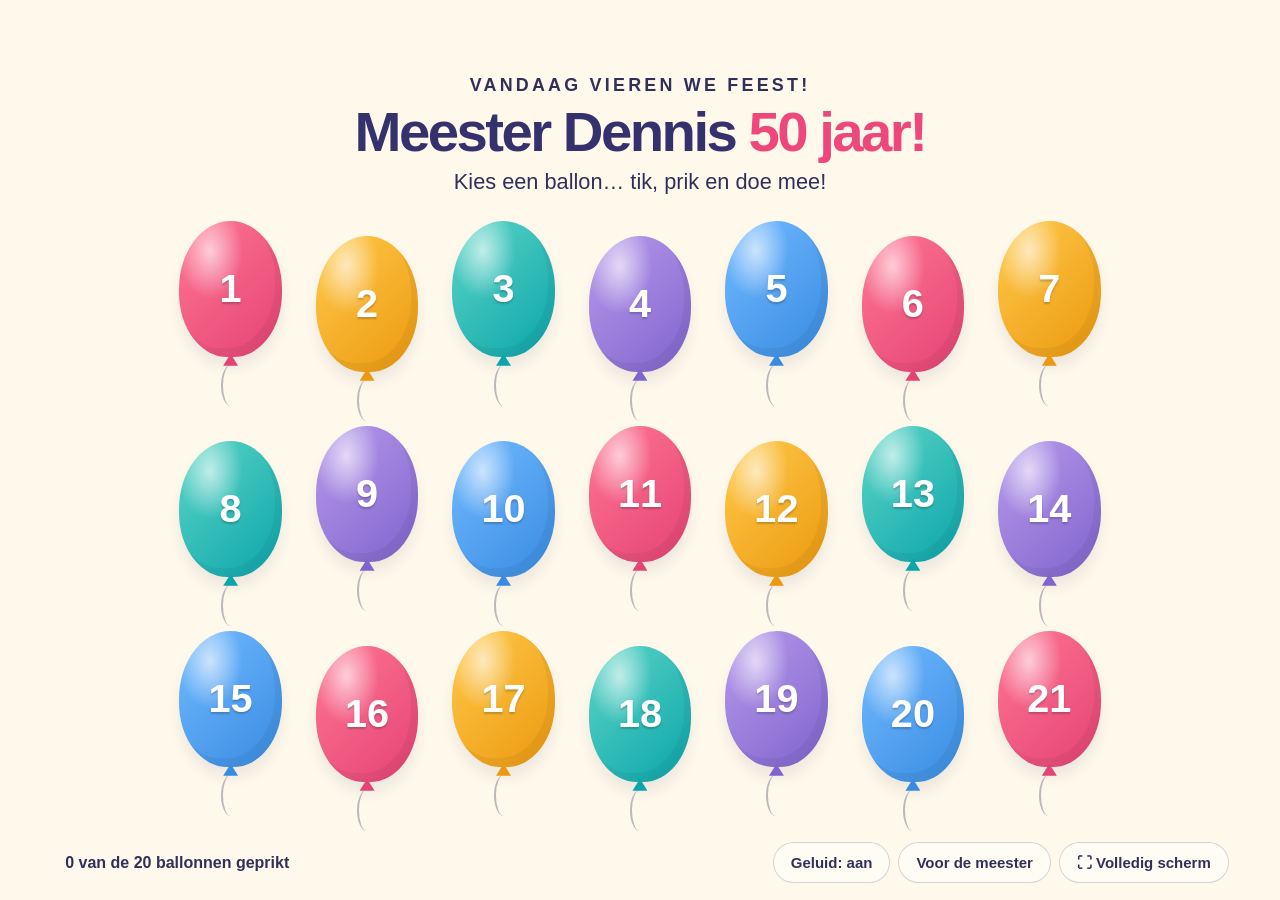
==== index.html @ aeee8849 "Add files via upload" ====
<!doctype html>
<html lang="nl"><head><meta charset="utf-8"><meta name="viewport" content="width=device-width,initial-scale=1"><title>Hoera! Meester Dennis 50</title>
<style>
:root{--ink:#31305b;--pink:#ee477c;--cream:#fff9ec}*{box-sizing:border-box}body{margin:0;color:var(--ink);font-family:'Trebuchet MS','Segoe UI',sans-serif;background:var(--cream)}button,a{touch-action:manipulation}button{font:inherit;cursor:pointer}button:focus-visible,a:focus-visible{outline:5px solid #153bd1;outline-offset:5px}button:disabled{cursor:default}#home{min-height:100svh;background:var(--cream) url('feestachtergrond.png') center/cover;display:flex;flex-direction:column;padding:2vh 4vw 1vh}header{text-align:center}header .eyebrow{font-size:clamp(15px,1.4vw,23px);font-weight:900;letter-spacing:.18em;margin-top:12px}h1{font-size:clamp(34px,4.4vw,72px);line-height:1.05;margin:6px 0;color:#35316c;letter-spacing:-.045em}h1 em{color:var(--pink);font-style:normal}header p{margin:8px 0;font-size:clamp(18px,1.7vw,28px)}#balloons{width:min(1220px,88vw);flex:1;margin:8px auto;display:grid;grid-template-columns:repeat(10,1fr);grid-template-rows:repeat(2,1fr);gap:0 8px;align-items:center}.balloon{position:relative;background:none;border:0;padding:0;height:clamp(160px,29vh,310px);min-width:0;animation:float 3.8s ease-in-out infinite;animation-delay:var(--delay)}.balloon:nth-child(even){transform:translateY(15px);animation-name:float2}.balloon .body{display:flex;align-items:center;justify-content:center;width:100%;height:70%;border-radius:50% 50% 47% 47%;background:radial-gradient(ellipse at 30% 22%,#ffffffaa,transparent 32%),linear-gradient(135deg,var(--color),var(--dark));box-shadow:inset -7px -9px 0 #0000000d,0 10px 13px #36305316;color:white;font-size:clamp(26px,3.1vw,49px);font-weight:900;text-shadow:0 2px 2px #0003;position:relative;transition:scale .2s}.balloon .body:after{content:'';position:absolute;bottom:-9px;width:15px;height:12px;background:var(--dark);clip-path:polygon(50% 0,100% 100%,0 100%)}.balloon .string{display:block;height:28%;width:20px;border-left:2px solid #6f658574;border-radius:50%;margin:8px auto 0}.balloon:hover .body{scale:1.08}.balloon.used{animation:none;visibility:hidden}.balloon.popping .body{animation:pop .3s ease-out forwards}.footer{display:flex;justify-content:space-between;align-items:center;gap:10px;padding:8px 0;font-size:16px}.tools{display:flex;gap:8px}.small{border:1px solid #37326935;background:#fffdf4df;color:var(--ink);border-radius:100px;padding:11px 17px;font-size:15px;font-weight:700}.primary{border:0;border-radius:100px;padding:17px 27px;background:var(--pink);color:white;font-size:22px;font-weight:900;box-shadow:0 5px 0 #bf2b5a}.secondary{background:#e9e5fb;color:var(--ink);box-shadow:0 5px 0 #d4cee9}dialog{border:0;color:var(--ink);padding:0;border-radius:30px;width:min(1100px,94vw);max-height:94svh;background:#fffaf0;box-shadow:0 30px 100px #23213f55}dialog::backdrop{background:#25203c99;backdrop-filter:blur(8px)}.slide{padding:35px 50px;text-align:center}.slide .kicker{font-size:17px;font-weight:900;letter-spacing:.14em;color:#a53565}.slide h2{font-size:clamp(32px,4.1vw,62px);line-height:1.06;margin:12px 0 20px;letter-spacing:-.035em}.slide .icon{font-size:70px;margin:0}.slide .instruction{font-size:clamp(23px,2.55vw,37px);line-height:1.4;max-width:920px;margin:0 auto 20px}.slide .hint{font-size:21px;line-height:1.45;max-width:850px;margin:14px auto 22px;color:#65617b}.actions{display:flex;flex-wrap:wrap;gap:15px;justify-content:center;margin:22px 0 6px}.actions a{text-decoration:none;display:inline-block}.close-row{display:flex;justify-content:space-between;align-items:center;padding:18px 24px 0}.close-row button{font-size:16px}#special{font-size:28px;font-weight:800;margin:20px 0}#special:empty{display:none}#celebration{position:fixed;inset:0;pointer-events:none;z-index:10;overflow:hidden}.confetti{position:absolute;top:-30px;width:12px;height:22px;animation:fall 2.5s linear forwards}#disco{position:fixed;inset:0;background:#1b104c;color:white;z-index:5;text-align:center;display:none;overflow:hidden}#disco.active{display:flex;align-items:center;justify-content:center;flex-direction:column}#disco:before{content:'';position:absolute;inset:-50%;background:conic-gradient(from 0deg,#8c31c944,transparent,#22c7d455,transparent,#f4569555,transparent);animation:spin 22s linear infinite}#disco>*{z-index:1}#disco h2{font-size:clamp(50px,8vw,110px);margin:15px;line-height:1}#disco .disco-icon{font-size:100px;animation:float 2s infinite}#timer{font-size:50px;margin:15px}#overview{padding:30px}#overview h2{margin-top:0;font-size:32px}#activityList{display:grid;grid-template-columns:1fr 1fr;gap:8px;margin:20px 0}#activityList button{text-align:left;padding:12px;background:white;border:1px solid #d8d1e7;border-radius:12px;font-size:17px}details{text-align:left;font-size:18px;line-height:1.5}summary{cursor:pointer;font-weight:bold}#finish{display:none;text-align:center;padding:8vh 0}#finish h2{font-size:54px}#resetConfirm{padding:35px;text-align:center}#resetConfirm p{font-size:23px}#status{background:#fff9ece0;padding:9px 14px;border-radius:30px;font-weight:700}@keyframes float{50%{transform:translateY(-9px) rotate(2deg)}}@keyframes float2{50%{transform:translateY(5px) rotate(-2deg)}}@keyframes pop{to{transform:scale(1.35);opacity:0}}@keyframes fall{to{transform:translate(var(--dx),110vh) rotate(650deg)}}@keyframes spin{to{transform:rotate(360deg)}}@media(max-width:850px){#balloons{grid-template-columns:repeat(5,1fr);grid-template-rows:repeat(4,1fr);width:92vw}.balloon{height:160px}.slide{padding:25px}.footer{flex-wrap:wrap}#activityList{grid-template-columns:1fr}#home{padding:15px 3vw}}@media(prefers-reduced-motion:reduce){*,*:before{animation:none!important;scroll-behavior:auto!important}.confetti{display:none}}
header{padding-top:5vh}#balloons{grid-template-columns:repeat(7,1fr);grid-template-rows:repeat(3,1fr);width:min(1000px,74vw);max-height:72vh}.balloon{height:clamp(130px,21vh,215px);width:80%;justify-self:center}.balloon .body{height:72%}.balloon .string{height:22%}@media(max-width:850px){#balloons{width:90vw;max-height:none;grid-template-columns:repeat(5,1fr);grid-template-rows:auto}.balloon{height:150px}header{padding-top:45px}}
</style></head><body>
<main id="home"><header><div class="eyebrow">VANDAAG VIEREN WE FEEST!</div><h1>Meester Dennis <em>50 jaar!</em></h1><p>Kies een ballon… tik, prik en doe mee!</p></header><div id="balloons" aria-label="Twintig verrassingsballonnen"></div><section id="finish"><h2>Wat een knalfeest! 🥳</h2><p>Alle 20 ballonnen zijn geprikt. Hoera voor meester Dennis!</p><button class="primary" onclick="confetti()">Nog één keer confetti!</button></section><footer class="footer"><span id="status" aria-live="polite"></span><div class="tools"><button class="small" id="sound">Geluid: aan</button><button class="small" id="overviewButton">Voor de meester</button><button class="small" id="fullscreen">⛶ Volledig scherm</button></div></footer></main>
<dialog id="activity"><div class="close-row"><span id="number"></span><button class="small" id="back">Terug naar de ballonnen ↗</button></div><article class="slide"><div class="icon" id="icon"></div><div class="kicker">VERRASSING!</div><h2 id="title"></h2><p class="instruction" id="instruction"></p><p class="hint" id="hint"></p><div id="special" aria-live="polite"></div><div class="actions" id="actions"></div><div class="actions"><button class="primary" id="done">Gedaan! Volgende ballon →</button></div></article></dialog>
<dialog id="overview"><h2>De feestkist van meester Dennis</h2><p>Open een opdracht opnieuw, bekijk je voorbereiding of begin een nieuw feest.</p><details><summary>Dit leg je klaar</summary><p>Snipperpapier en een grote bak, muziek, een doos met meerdere lagen cadeaupapier en opdrachten, een kroon, hoepels, 6–8 feestspullen, een klein ingepakt doosje, drie bekers en een klein voorwerp, ballonnen en bellenblaas. Eventueel een toverstaf en discolamp.</p><p>Spreek vooraf de route voor de polonaise en de grenzen voor verstoppertje af. De filmpjes hebben internet nodig. De disco heeft een eigen eenvoudig feestdeuntje, maar je kunt ook je eigen muziek gebruiken.</p><p>De ballonnummers volgen jouw lijst. Geprikte ballonnen worden op dit apparaat onthouden. Via dit overzicht kun je een opdracht altijd opnieuw openen.</p></details><div id="activityList"></div><div class="actions"><button class="small" id="reset">Opnieuw beginnen</button><button class="primary" onclick="document.getElementById('overview').close()">Terug naar het feest</button></div></dialog>
<dialog id="resetConfirm"><h2>Een nieuw ballonnenfeest?</h2><p>Alle twintig ballonnen komen terug.</p><div class="actions"><button class="primary" id="confirmReset">Ja, opnieuw!</button><button class="small" onclick="document.getElementById('resetConfirm').close()">Bewaar dit feest</button></div></dialog>
<section id="disco"><div class="disco-icon">🪩</div><h2>DE VERJAARDAGS<br>DISCO!</h2><p style="font-size:30px">Meester Dennis 50 jaar</p><div id="timer">10:00</div><div class="actions"><button class="primary" id="musicToggle">♫ Start feestmuziek</button><button class="primary secondary" id="addTime">+ 5 minuten</button><button class="primary secondary" id="endDisco">Terug naar de opdracht</button></div></section><div id="celebration"></div>
<script>
const activities=[
['🕺','Stopdans','Dans zolang de muziek speelt. Stopt de muziek? Bevries als een standbeeld!','Meester zet de muziek steeds even stil. Iedereen blijft meedoen.','video',[['Start de stopdans','https://www.yout-ube.com/watch?v=UZdUMAzHVZE']]],
['🎊','Een regen van confetti','Scheur kleine papiertjes en verzamel ze in de grote bak. Meester gaat in het midden zitten…','Roep samen “50!” en gooi de papiertjes omhoog. Daarna verzamelen we alles weer.','confetti'],
['🪩','De verjaardagsdisco','De gordijnen gaan een beetje dicht. De dansvloer is van ons!','We dansen 10–15 minuten. Zet eventueel de discolamp aan.','disco'],
['🥳','Polonaise!','Handen op de schouders en daar gaan we! De voorste kiest hoe we lopen.','Sluipen, op je tenen of met reuzenstappen. Volg de afgesproken route door de school.','moves'],
['🪄','Meester kan toveren','Simsalabim, simsalabam… waarin tovert meester jullie om?','Beweeg en maak geluid als het dier of ding. Bij “stop!” staan jullie weer stil.','magic'],
['🎁','Cadeautje doorgeven','Muziek aan? Geef het cadeau door. Muziek uit? Haal één laag papier eraf!','Doe samen de opdracht uit het papier. Iedereen blijft meedoen.','gift'],
['👑','Wie heeft de kroon?','De jarige sluit de ogen. Geef de kroon achter jullie rug door. Iedereen houdt de handen achter de rug.','De jarige mag drie kinderen vragen: “Heb jij mijn kroon?” Meester is eerst aan de beurt.'],
['🎵','Samen in de hoepel','Dans om de hoepels. Stopt de muziek? Zoek samen een plekje in een hoepel!','Elke ronde verdwijnt één hoepel. Geen kind valt af. Samen passen, zonder duwen.'],
['🎁','Wat is verdwenen?','Kijk goed naar de feestspullen. Doe je ogen dicht… meester haalt iets weg!','Welke ontbreekt? Begin met één voorwerp, probeer daarna twee. Leg 6–8 feestspullen klaar.'],
['👏','De verstopte ballon','Eén kind wacht buiten de zaal. We verstoppen een klein ingepakt doosje op een zichtbare plek.','Het kind komt terug. Klap zacht als het ver weg is en harder als het dichterbij komt!'],
['🫧','Feest met Simsala Saartje','Kijk mee naar het feest van Simsala Saartje!','Wie is de eerste? Wie komt daarna?','video',[['Bekijk Het feest','https://www.youtube-nocookie.com/embed/PY0gilJDEoU?playlist=PY0gilJDEoU&autoplay=1&iv_load_policy=3&loop=1&start=']]],
['🥤','Onder welke beker?','Meester verstopt iets onder één van drie bekers. Kijk goed als de bekers verschuiven!','Zeg het met een rangtelwoord: onder de eerste, tweede of derde beker. Tel van links naar rechts.'],
['🐾','Beweeg je mee?','Rennen, springen en bewegen met het digibord!','Kies samen PAW Patrol of Pokémon. Maak genoeg ruimte om je heen.','video',[['PAW Patrol','https://www.youtube.com/watch?v=JwYIrm9yQQY'],['Pokémon','https://www.youtube.com/watch?v=v-xKbqMEu0E']]],
['🐶','Lang zal hij… woef!','Zing “Lang zal hij leven” als een hond!','Woef, woef, woef! Kan meester raden welk verjaardagslied jullie blaffen?'],
['🎈','Ballon tussen ons in','Werk in tweetallen. Breng samen een ballon naar de overkant, zonder je handen!','Probeer buik tegen buik, rug tegen rug of voorzichtig hoofd tegen hoofd. Loop rustig samen.','pairs'],
['🙌','Houd de ballon hoog!','Tik de ballon steeds zachtjes omhoog. De ballon mag de grond niet raken!','Hoeveel tikjes lukt het samen? Tel hardop mee. Iedereen mag een keer.'],
['🎭','Raad de meester','Meester beeldt iets uit zonder te praten. Wat doet hij?','Daarna mogen kinderen voordoen. Meester kan via de knop een uitbeeldidee bekijken.','mime'],
['🤔','Wie kent de meester?','Wat kiest meester Dennis? Loop naar de kant van jouw antwoord!','Links of rechts? Als iedereen heeft gekozen, vertelt meester het echte antwoord.','quiz'],
['🙈','Verstoppertje','Eén kind telt rustig tot 20. De anderen zoeken een verstopplek!','Speel in het afgesproken gebied. Meester spreekt af wie zoekt en wanneer iedereen terugkomt.'],
['🫧','Bellenfeest','Blaas de mooiste bellen. Groot, klein… en héél veel!','Kun je een bel vangen? Ga samen naar buiten en laat de bellen dansen.']
];
activities.push(['🌈','Kleurenstopdans','Dans mee en luister goed. Welke kleur hoor je?','Stop op tijd en doe mee met de kleurenopdracht uit het filmpje!','video',[['Start de kleurenstopdans','https://www.youtube.com/watch?v=BD9BCBBVeEw']]]);
const $=id=>document.getElementById(id);let used=new Set();try{used=new Set(JSON.parse(localStorage.getItem('dennis50-used')||'[]').filter(n=>Number.isInteger(n)&&n>=0&&n<20))}catch{}let current=0,busy=false,sound=true,audioCtx,musicInterval,timerInterval,discoEnd,beat=0,lastFocus;
const colors=[['#ff7693','#e44373'],['#ffc94a','#ec990f'],['#5cd5c5','#0ba5ab'],['#b89aeb','#8063cd'],['#72baff','#388be2']];
function save(){try{localStorage.setItem('dennis50-used',JSON.stringify([...used]))}catch{}}
function render(){ $('balloons').innerHTML=activities.map((a,i)=>`<button class="balloon ${used.has(i)?'used':''}" ${used.has(i)?'disabled':''} style="--color:${colors[i%5][0]};--dark:${colors[i%5][1]};--delay:-${i*.37}s" aria-label="Prik ballon ${i+1}" data-index="${i}"><span class="body">${i+1}</span><span class="string"></span></button>`).join('');$('status').textContent=`${used.size} van de 20 ballonnen geprikt`;$('finish').style.display=used.size===20?'block':'none';$('balloons').style.display=used.size===20?'none':'grid';$('activityList').innerHTML=activities.map((a,i)=>`<button data-review="${i}">${used.has(i)?'✓':'○'} ${i+1}. ${a[1]}</button>`).join('')}
function context(){audioCtx??=new (window.AudioContext||window.webkitAudioContext)();audioCtx.resume();return audioCtx}
function tone(freq,duration=.13,type='sine',vol=.08){if(!sound)return;try{const c=context(),o=c.createOscillator(),g=c.createGain();o.type=type;o.frequency.setValueAtTime(freq,c.currentTime);g.gain.setValueAtTime(vol,c.currentTime);g.gain.exponentialRampToValueAtTime(.001,c.currentTime+duration);o.connect(g);g.connect(c.destination);o.start();o.stop(c.currentTime+duration)}catch{}}
function popSound(){if(!sound)return;try{const c=context(),b=c.createBuffer(1,c.sampleRate*.12,c.sampleRate),data=b.getChannelData(0);for(let i=0;i<data.length;i++)data[i]=(Math.random()*2-1)*Math.pow(1-i/data.length,3);const s=c.createBufferSource(),g=c.createGain();s.buffer=b;g.gain.value=.22;s.connect(g);g.connect(c.destination);s.start()}catch{}}
function confetti(){for(let i=0;i<90;i++){const el=document.createElement('i');el.className='confetti';el.style.cssText=`left:${Math.random()*100}%;background:${colors[i%5][0]};--dx:${Math.random()*300-150}px;animation-delay:${Math.random()*.6}s;animation-duration:${2+Math.random()*1.8}s`; $('celebration').append(el);setTimeout(()=>el.remove(),4600)}}
function choiceButton(text,fn){const b=document.createElement('button');b.className='primary secondary';b.textContent=text;b.onclick=fn;$('actions').append(b)}
function randomChoice(arr){let n=0;return()=>{$('special').textContent=arr[n++%arr.length]}}
function show(i){current=i;const a=activities[i];$('number').textContent=`Ballon ${i+1} van 20`;$('icon').textContent=a[0];$('title').textContent=a[1];$('instruction').textContent=a[2];$('hint').textContent=a[3];$('special').textContent='';$('actions').innerHTML='';if(a[4]==='video')a[5].forEach(([label,url])=>{const link=document.createElement('a');link.className='primary secondary';link.textContent='▶ '+label;link.href=url;link.target='_blank';link.rel='noopener noreferrer';$('actions').append(link)});const lists={moves:['Op je tenen!','Sluipen als een tijger!','Reuzenstappen!','Kleine muizenstapjes!'],magic:['Jullie zijn kikkers! 🐸','Jullie zijn robots! 🤖','Jullie zijn vlinders! 🦋','Jullie zijn olifanten! 🐘','Jullie zijn piepkleine muisjes! 🐭'],gift:['Spring als een kikker naar meester Dennis.','Zing Lang zal hij leven als een muis.','Dans 10 seconden zo gek als je kunt.'],pairs:['Buik tegen buik!','Rug tegen rug!','Voorzichtig hoofd tegen hoofd!'],quiz:['Wat vindt meester lekkerder?\n← Pizza 🍕     Pannenkoeken 🥞 →','Wat kiest meester?\n← Het strand 🏖️     Het bos 🌳 →','Wat doet meester liever?\n← Dansen 🕺     Zingen 🎤 →','Wat kiest meester?\n← Honden 🐶     Katten 🐱 →']};if(lists[a[4]]){const next=randomChoice(lists[a[4]]);choiceButton(a[4]==='quiz'?'Volgende vraag':'Een nieuw idee!',next);if(a[4]==='quiz')next()}
if(a[4]==='mime')choiceButton('Uitbeeldidee voor meester',()=>{const arr=['tandenpoetsen','slapen','zwemmen','taart bakken','een cadeautje uitpakken'];$('special').textContent='Kinderen: ogen dicht!';setTimeout(()=>{if($('activity').open&&current===16){$('special').textContent=arr[Math.floor(Math.random()*arr.length)];setTimeout(()=>{if(current===16)$('special').textContent='Raden maar!'},4000)}},1800)});
if(a[4]==='confetti')choiceButton('50! Laat het confetti regenen',()=>{confetti();tone(784,.3);$('special').textContent='HOERA! 50 JAAR!'});if(a[4]==='disco')choiceButton('Open de dansvloer',startDisco);$('special').style.whiteSpace='pre-line';$('activity').showModal();$('done').focus()}
function closeActivity(){stopDisco();$('activity').close();render();const next=document.querySelector('.balloon:not(.used)');(next||$('overviewButton')).focus()}
$('balloons').onclick=e=>{const b=e.target.closest('button');if(!b||busy)return;const i=Number(b.dataset.index);if(used.has(i))return;busy=true;popSound();confetti();b.classList.add('popping');used.add(i);save();setTimeout(()=>{render();show(i);busy=false},320)};
$('done').onclick=closeActivity;$('back').onclick=closeActivity;$('activity').addEventListener('cancel',e=>{e.preventDefault();closeActivity()});$('overviewButton').onclick=()=>$('overview').showModal();$('activityList').onclick=e=>{const b=e.target.closest('button');if(b){$('overview').close();show(Number(b.dataset.review))}};$('reset').onclick=()=>$('resetConfirm').showModal();$('confirmReset').onclick=()=>{used.clear();save();render();$('resetConfirm').close();$('overview').close()};$('sound').onclick=()=>{sound=!sound;$('sound').textContent='Geluid: '+(sound?'aan':'uit');if(!sound)stopMusic()};$('fullscreen').onclick=async()=>{try{if(document.fullscreenElement)await document.exitFullscreen();else await document.documentElement.requestFullscreen()}catch{$('fullscreen').textContent='Gebruik F11 voor volledig scherm'}};
function startDisco(){$('activity').close();$('disco').classList.add('active');discoEnd=Date.now()+600000;updateTimer();clearInterval(timerInterval);timerInterval=setInterval(updateTimer,1000);$('musicToggle').focus()}
function updateTimer(){const left=Math.max(0,Math.ceil((discoEnd-Date.now())/1000));$('timer').textContent=`${Math.floor(left/60)}:${String(left%60).padStart(2,'0')}`;if(!left){clearInterval(timerInterval);stopMusic();$('timer').textContent='Hoera! Wat een disco!';confetti()}}
function stopMusic(){clearInterval(musicInterval);musicInterval=null;$('musicToggle').textContent='♫ Start feestmuziek'}
function stopDisco(){stopMusic();clearInterval(timerInterval);$('disco').classList.remove('active')}
$('musicToggle').onclick=()=>{if(musicInterval){stopMusic();return}sound=true;$('sound').textContent='Geluid: aan';const melody=[523,659,784,659,587,698,880,698,659,784,1047,784,587,698,784,392];musicInterval=setInterval(()=>{tone(melody[beat%melody.length],.18,'triangle',.11);if(beat%2===0)tone(130.81,.16,'sine',.18);beat++},250);$('musicToggle').textContent='Ⅱ Pauzeer feestmuziek'};$('addTime').onclick=()=>{discoEnd=Math.max(Date.now(),discoEnd)+300000;clearInterval(timerInterval);timerInterval=setInterval(updateTimer,1000);updateTimer()};$('endDisco').onclick=()=>{stopDisco();show(2)};document.addEventListener('keydown',e=>{if(e.key==='Escape'&&$('disco').classList.contains('active')){stopDisco();show(2)}});document.addEventListener('fullscreenchange',()=>{$('fullscreen').textContent=document.fullscreenElement?'⛶ Klein scherm':'⛶ Volledig scherm'});render();
</script></body></html>
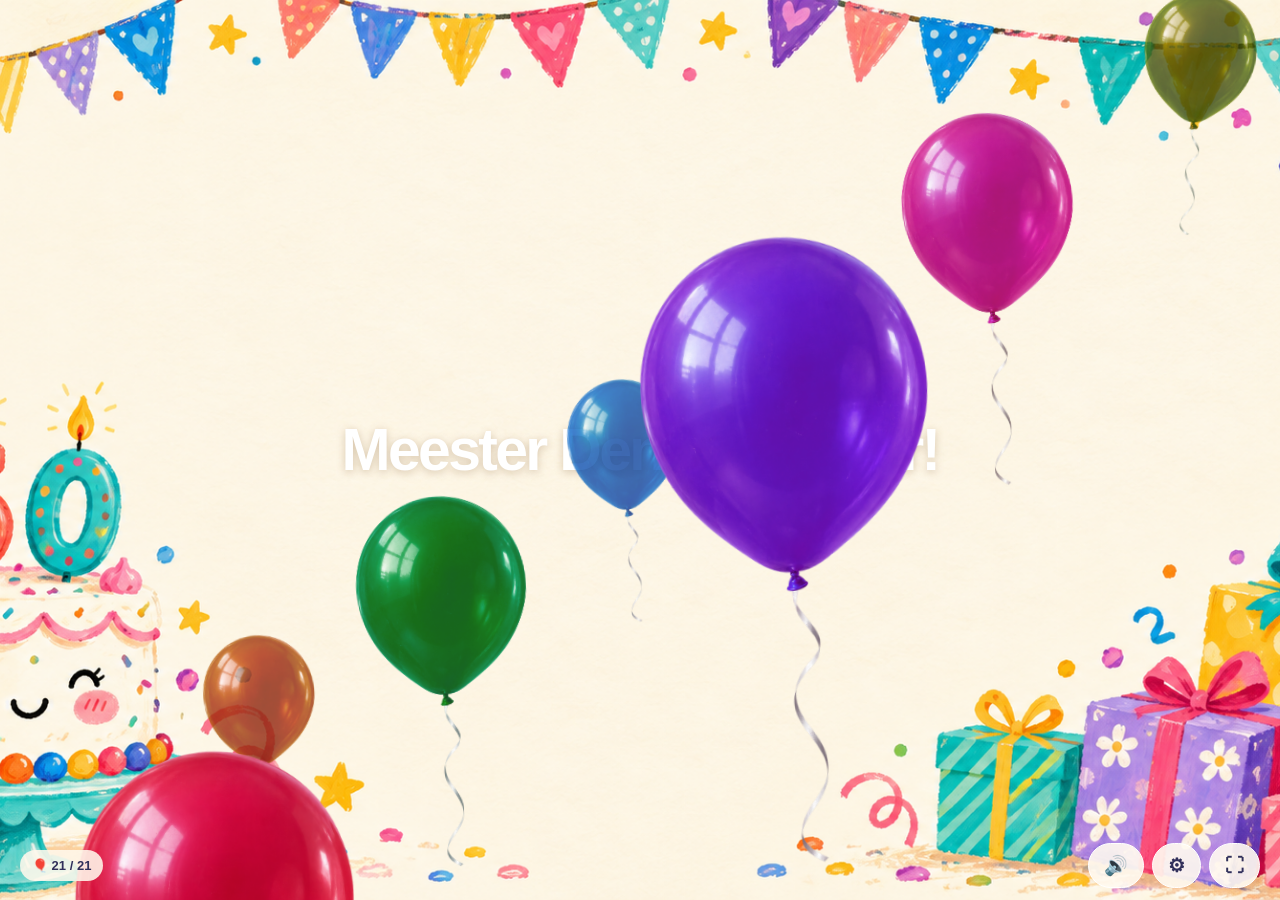
==== commit e42426a4: "Laat ballonnen ook bij verminderde animaties omhoog vliegen" ====
--- a/index.html
+++ b/index.html
@@ -1,13 +1,20 @@
 <!doctype html>
 <html lang="nl"><head><meta charset="utf-8"><meta name="viewport" content="width=device-width,initial-scale=1"><title>Hoera! Meester Dennis 50</title>
 <style>
-:root{--ink:#31305b;--pink:#ee477c;--cream:#fff9ec}*{box-sizing:border-box}body{margin:0;color:var(--ink);font-family:'Trebuchet MS','Segoe UI',sans-serif;background:var(--cream)}button,a{touch-action:manipulation}button{font:inherit;cursor:pointer}button:focus-visible,a:focus-visible{outline:5px solid #153bd1;outline-offset:5px}button:disabled{cursor:default}#home{min-height:100svh;background:var(--cream) url('feestachtergrond.png') center/cover;display:flex;flex-direction:column;padding:2vh 4vw 1vh}header{text-align:center}header .eyebrow{font-size:clamp(15px,1.4vw,23px);font-weight:900;letter-spacing:.18em;margin-top:12px}h1{font-size:clamp(34px,4.4vw,72px);line-height:1.05;margin:6px 0;color:#35316c;letter-spacing:-.045em}h1 em{color:var(--pink);font-style:normal}header p{margin:8px 0;font-size:clamp(18px,1.7vw,28px)}#balloons{width:min(1220px,88vw);flex:1;margin:8px auto;display:grid;grid-template-columns:repeat(10,1fr);grid-template-rows:repeat(2,1fr);gap:0 8px;align-items:center}.balloon{position:relative;background:none;border:0;padding:0;height:clamp(160px,29vh,310px);min-width:0;animation:float 3.8s ease-in-out infinite;animation-delay:var(--delay)}.balloon:nth-child(even){transform:translateY(15px);animation-name:float2}.balloon .body{display:flex;align-items:center;justify-content:center;width:100%;height:70%;border-radius:50% 50% 47% 47%;background:radial-gradient(ellipse at 30% 22%,#ffffffaa,transparent 32%),linear-gradient(135deg,var(--color),var(--dark));box-shadow:inset -7px -9px 0 #0000000d,0 10px 13px #36305316;color:white;font-size:clamp(26px,3.1vw,49px);font-weight:900;text-shadow:0 2px 2px #0003;position:relative;transition:scale .2s}.balloon .body:after{content:'';position:absolute;bottom:-9px;width:15px;height:12px;background:var(--dark);clip-path:polygon(50% 0,100% 100%,0 100%)}.balloon .string{display:block;height:28%;width:20px;border-left:2px solid #6f658574;border-radius:50%;margin:8px auto 0}.balloon:hover .body{scale:1.08}.balloon.used{animation:none;visibility:hidden}.balloon.popping .body{animation:pop .3s ease-out forwards}.footer{display:flex;justify-content:space-between;align-items:center;gap:10px;padding:8px 0;font-size:16px}.tools{display:flex;gap:8px}.small{border:1px solid #37326935;background:#fffdf4df;color:var(--ink);border-radius:100px;padding:11px 17px;font-size:15px;font-weight:700}.primary{border:0;border-radius:100px;padding:17px 27px;background:var(--pink);color:white;font-size:22px;font-weight:900;box-shadow:0 5px 0 #bf2b5a}.secondary{background:#e9e5fb;color:var(--ink);box-shadow:0 5px 0 #d4cee9}dialog{border:0;color:var(--ink);padding:0;border-radius:30px;width:min(1100px,94vw);max-height:94svh;background:#fffaf0;box-shadow:0 30px 100px #23213f55}dialog::backdrop{background:#25203c99;backdrop-filter:blur(8px)}.slide{padding:35px 50px;text-align:center}.slide .kicker{font-size:17px;font-weight:900;letter-spacing:.14em;color:#a53565}.slide h2{font-size:clamp(32px,4.1vw,62px);line-height:1.06;margin:12px 0 20px;letter-spacing:-.035em}.slide .icon{font-size:70px;margin:0}.slide .instruction{font-size:clamp(23px,2.55vw,37px);line-height:1.4;max-width:920px;margin:0 auto 20px}.slide .hint{font-size:21px;line-height:1.45;max-width:850px;margin:14px auto 22px;color:#65617b}.actions{display:flex;flex-wrap:wrap;gap:15px;justify-content:center;margin:22px 0 6px}.actions a{text-decoration:none;display:inline-block}.close-row{display:flex;justify-content:space-between;align-items:center;padding:18px 24px 0}.close-row button{font-size:16px}#special{font-size:28px;font-weight:800;margin:20px 0}#special:empty{display:none}#celebration{position:fixed;inset:0;pointer-events:none;z-index:10;overflow:hidden}.confetti{position:absolute;top:-30px;width:12px;height:22px;animation:fall 2.5s linear forwards}#disco{position:fixed;inset:0;background:#1b104c;color:white;z-index:5;text-align:center;display:none;overflow:hidden}#disco.active{display:flex;align-items:center;justify-content:center;flex-direction:column}#disco:before{content:'';position:absolute;inset:-50%;background:conic-gradient(from 0deg,#8c31c944,transparent,#22c7d455,transparent,#f4569555,transparent);animation:spin 22s linear infinite}#disco>*{z-index:1}#disco h2{font-size:clamp(50px,8vw,110px);margin:15px;line-height:1}#disco .disco-icon{font-size:100px;animation:float 2s infinite}#timer{font-size:50px;margin:15px}#overview{padding:30px}#overview h2{margin-top:0;font-size:32px}#activityList{display:grid;grid-template-columns:1fr 1fr;gap:8px;margin:20px 0}#activityList button{text-align:left;padding:12px;background:white;border:1px solid #d8d1e7;border-radius:12px;font-size:17px}details{text-align:left;font-size:18px;line-height:1.5}summary{cursor:pointer;font-weight:bold}#finish{display:none;text-align:center;padding:8vh 0}#finish h2{font-size:54px}#resetConfirm{padding:35px;text-align:center}#resetConfirm p{font-size:23px}#status{background:#fff9ece0;padding:9px 14px;border-radius:30px;font-weight:700}@keyframes float{50%{transform:translateY(-9px) rotate(2deg)}}@keyframes float2{50%{transform:translateY(5px) rotate(-2deg)}}@keyframes pop{to{transform:scale(1.35);opacity:0}}@keyframes fall{to{transform:translate(var(--dx),110vh) rotate(650deg)}}@keyframes spin{to{transform:rotate(360deg)}}@media(max-width:850px){#balloons{grid-template-columns:repeat(5,1fr);grid-template-rows:repeat(4,1fr);width:92vw}.balloon{height:160px}.slide{padding:25px}.footer{flex-wrap:wrap}#activityList{grid-template-columns:1fr}#home{padding:15px 3vw}}@media(prefers-reduced-motion:reduce){*,*:before{animation:none!important;scroll-behavior:auto!important}.confetti{display:none}}
+:root{--ink:#31305b;--pink:#ee477c;--cream:#fff9ec}*{box-sizing:border-box}body{margin:0;color:var(--ink);font-family:'Trebuchet MS','Segoe UI',sans-serif;background:var(--cream)}button,a{touch-action:manipulation}button{font:inherit;cursor:pointer}button:focus-visible,a:focus-visible{outline:5px solid #153bd1;outline-offset:5px}button:disabled{cursor:default}#home{min-height:100svh;background-color:var(--cream);background-image:url('[data-uri]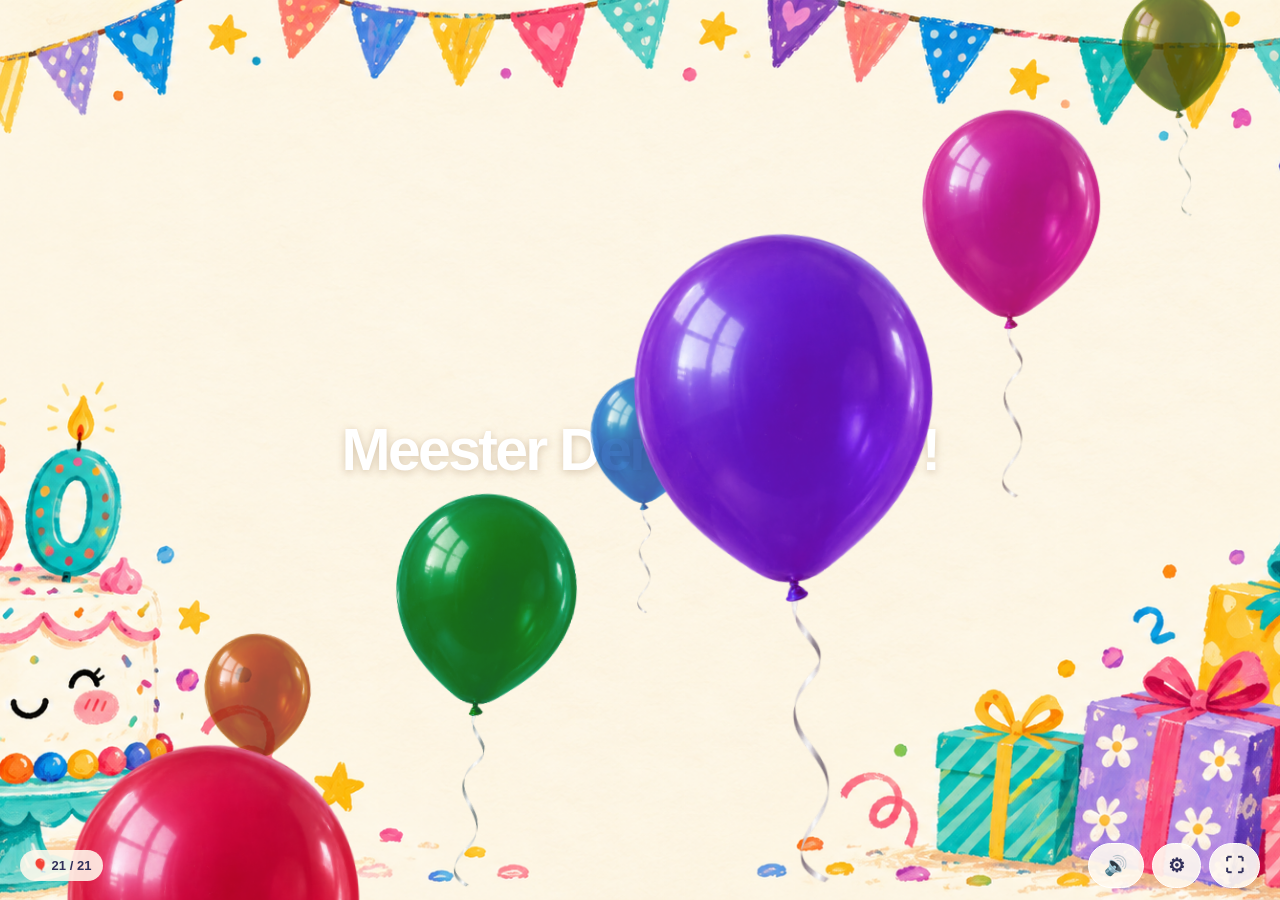
==== commit b0d65f51: "Gebruik plopgeluid bij het prikken van een ballon" ====
--- a/index.html
+++ b/index.html
@@ -63,6 +63,9 @@
 $('musicToggle').onclick=()=>{if(musicInterval){stopMusic();return}sound=true;$('sound').textContent='Geluid: aan';const melody=[523,659,784,659,587,698,880,698,659,784,1047,784,587,698,784,392];musicInterval=setInterval(()=>{tone(melody[beat%melody.length],.18,'triangle',.11);if(beat%2===0)tone(130.81,.16,'sine',.18);beat++},250);$('musicToggle').textContent='Ⅱ Pauzeer feestmuziek'};$('addTime').onclick=()=>{discoEnd=Math.max(Date.now(),discoEnd)+300000;clearInterval(timerInterval);timerInterval=setInterval(updateTimer,1000);updateTimer()};$('endDisco').onclick=()=>{stopDisco();show(2)};document.addEventListener('keydown',e=>{if(e.key==='Escape'&&$('disco').classList.contains('active')){stopDisco();show(2)}});document.addEventListener('fullscreenchange',()=>{$('fullscreen').textContent=document.fullscreenElement?'⛶ Klein scherm':'⛶ Volledig scherm'});render();
 </script><script>// Keep all original activities and teacher controls, replace the children's view.
 const balloonArt='[data-uri]